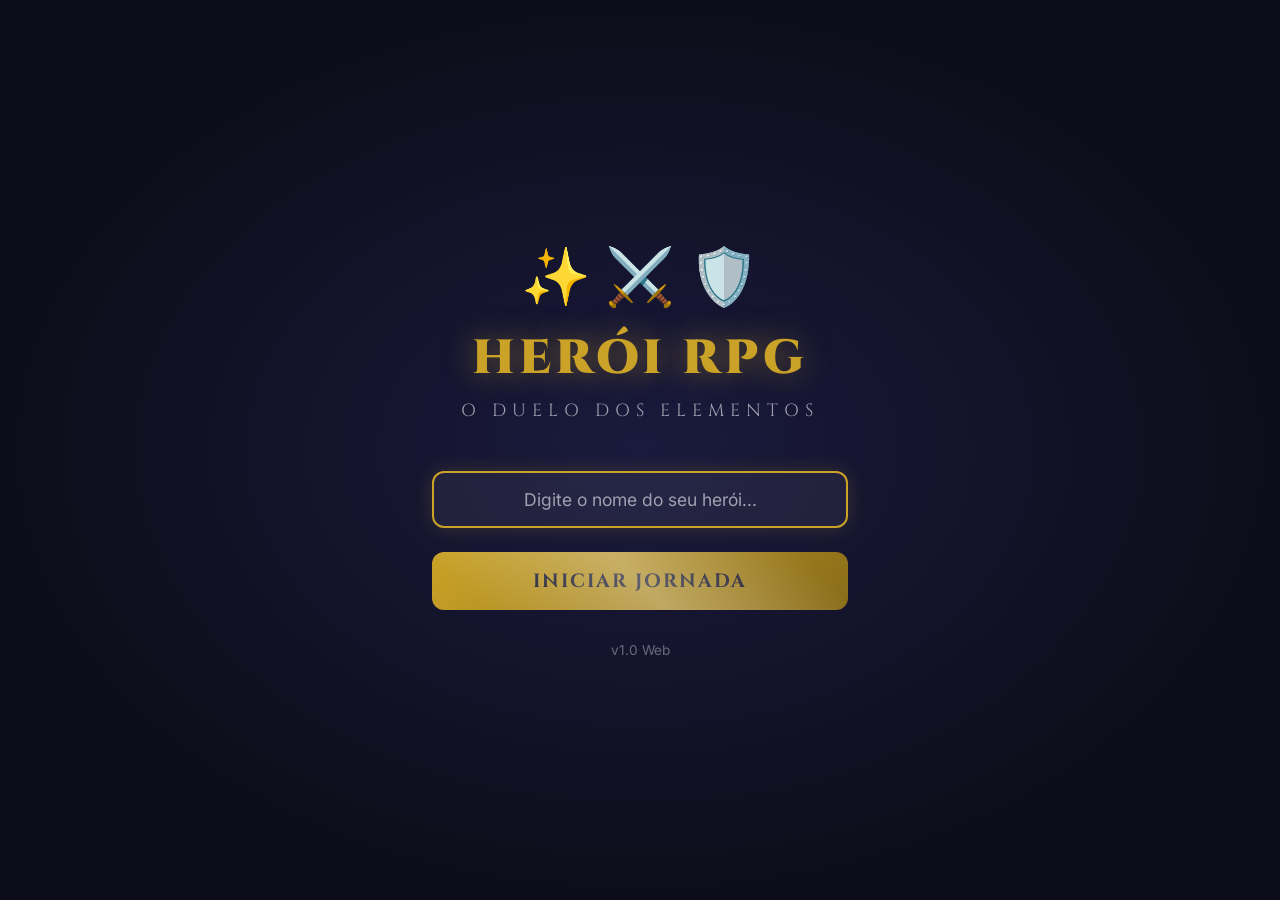
==== index.html @ 32439c44 "definitive fixed to update page" ====
<!DOCTYPE html>
<html lang="pt-BR">
<head>
  <meta charset="UTF-8">
  <meta name="viewport" content="width=device-width, initial-scale=1.0">
  <title>Herói RPG — O Duelo dos Elementos</title>
  <link rel="stylesheet" href="css/main.css">
  <link rel="stylesheet" href="css/animacoes.css">
  <link rel="stylesheet" href="css/painel.css">
  <link href="https://fonts.googleapis.com/css2?family=Cinzel:wght@400;700;900&family=Inter:wght@300;400;600&display=swap" rel="stylesheet">
</head>
<body>
  <div class="bg-particles" id="particles"></div>

  <!-- TELA DE LOGIN -->
  <section class="tela tela-login ativa" id="tela-login">
    <div class="login-container">
      <div class="emblema">✨ ⚔️ 🛡️</div>
      <h1 class="titulo-principal">HERÓI RPG</h1>
      <p class="subtitulo">O Duelo dos Elementos</p>
      <div class="login-form">
        <input type="text" id="input-nome" placeholder="Digite o nome do seu herói..." maxlength="20">
        <button class="btn-epico" id="btn-iniciar">
          <span class="btn-texto">Iniciar Jornada</span>
          <span class="btn-brilho"></span>
        </button>
      </div>
      <p class="versao">v1.0 Web</p>
    </div>
  </section>

  <!-- TELA PRINCIPAL DO JOGO -->
  <section class="tela tela-jogo" id="tela-jogo">
    <!-- Painel Superior: Status do Herói -->
    <header class="painel-status">
      <div class="status-esquerda">
        <div class="avatar-heroi" id="avatar-heroi">🧙‍♂️</div>
        <div class="info-heroi">
          <h2 class="nome-heroi" id="nome-heroi">Herói</h2>
          <div class="nivel-badge" id="nivel-badge">🟤 Ferro</div>
        </div>
      </div>
      <div class="status-centro">
        <div class="barra-xp-container">
          <div class="barra-xp-label">
            <span>XP</span>
            <span id="xp-texto">0 / 1000</span>
          </div>
          <div class="barra-xp-fundo">
            <div class="barra-xp-preenchimento" id="barra-xp" style="width: 0%"></div>
          </div>
        </div>
      </div>
      <div class="status-direita">
        <div class="stat-item">
          <span class="stat-icone">🏆</span>
          <span class="stat-valor" id="stat-vitorias">0</span>
        </div>
        <div class="stat-item">
          <span class="stat-icone">💀</span>
          <span class="stat-valor" id="stat-derrotas">0</span>
        </div>
        <div class="stat-item">
          <span class="stat-icone">🤝</span>
          <span class="stat-valor" id="stat-empates">0</span>
        </div>
      </div>
    </header>

    <!-- Área de Combate -->
    <main class="arena-combate">
      <!-- Lado do Herói -->
      <div class="lado-combate lado-heroi">
        <div class="cartao-combatente" id="cartao-heroi">
          <div class="combatente-nome" id="combatente-nome-heroi">Seu Herói</div>
          <div class="combatente-icone" id="icone-heroi">🧙‍♂️</div>
          <div class="combatente-item" id="item-heroi">?</div>
        </div>
      </div>

      <!-- VS -->
      <div class="vs-divisor">
        <span class="vs-texto">VS</span>
        <div class="vs-raio"></div>
      </div>

      <!-- Lado do Inimigo -->
      <div class="lado-combate lado-inimigo">
        <div class="cartao-combatente" id="cartao-inimigo">
          <div class="combatente-nome" id="combatente-nome-inimigo">Computador</div>
          <div class="combatente-icone" id="icone-inimigo">👹</div>
          <div class="combatente-item" id="item-inimigo">?</div>
        </div>
      </div>
    </main>

    <!-- Resultado do Combate -->
    <div class="area-resultado" id="area-resultado">
      <div class="resultado-texto" id="resultado-texto">Escolha seu item para duelar!</div>
      <div class="resultado-xp" id="resultado-xp"></div>
    </div>

    <!-- Botões de Ação -->
    <nav class="botoes-acao">
      <button class="btn-item" data-item="1" id="btn-varinha">
        <span class="item-emoji">✨</span>
        <span class="item-nome">Varinha Mágica</span>
        <span class="item-dica">Vence Escudo</span>
      </button>
      <button class="btn-item" data-item="2" id="btn-espada">
        <span class="item-emoji">⚔️</span>
        <span class="item-nome">Espada</span>
        <span class="item-dica">Vence Varinha</span>
      </button>
      <button class="btn-item" data-item="3" id="btn-escudo">
        <span class="item-emoji">🛡️</span>
        <span class="item-nome">Escudo</span>
        <span class="item-dica">Vence Espada</span>
      </button>
    </nav>

    <!-- Rodapé -->
    <footer class="rodape-jogo">
      <button class="btn-secundario" id="btn-status">📊 Ver Status Completo</button>
      <button class="btn-secundario" id="btn-sair">🚪 Sair</button>
    </footer>
  </section>

  <!-- MODAL DE STATUS -->
  <div class="modal-overlay" id="modal-status">
    <div class="modal-conteudo">
      <button class="modal-fechar" id="modal-fechar">✕</button>
      <h2 class="modal-titulo">📊 Status do Herói</h2>
      <div class="modal-corpo" id="modal-corpo"></div>
    </div>
  </div>

  <!-- NOTIFICAÇÃO LEVEL UP -->
  <div class="notificacao-levelup" id="notificacao-levelup">
    <div class="levelup-brilho">⭐</div>
    <div class="levelup-texto">
      <div class="levelup-titulo">LEVEL UP!</div>
      <div class="levelup-nivel" id="levelup-nivel">Ferro → Bronze</div>
    </div>
  </div>

  <script src="js/heroi.js"></script>
  <script src="js/jogo.js"></script>
  <script src="js/ui.js"></script>
  <script src="js/app.js"></script>
</body>
</html>
---- css/main.css ----
/* ============================================
   HERÓI RPG — Tema Principal
   Estilo: RPG Medieval / Dark Fantasy
   ============================================ */

:root {
  --cor-fundo: #0d0d1a;
  --cor-fundo-card: #1a1a2e;
  --cor-fundo-card-hover: #252540;
  --cor-primaria: #c9a227;
  --cor-primaria-clara: #f0d878;
  --cor-primaria-escura: #8a6d1a;
  --cor-acento: #e74c3c;
  --cor-sucesso: #2ecc71;
  --cor-texto: #e8e8e8;
  --cor-texto-secundario: #a0a0b0;
  --cor-borda: #2a2a4a;
  --cor-borda-dourada: #c9a227;
  --sombra-dourada: 0 0 20px rgba(201, 162, 39, 0.3);
  --sombra-card: 0 8px 32px rgba(0, 0, 0, 0.4);
  --fonte-titulo: 'Cinzel', serif;
  --fonte-corpo: 'Inter', sans-serif;
  --transicao-padrao: all 0.3s cubic-bezier(0.4, 0, 0.2, 1);
}

* {
  margin: 0;
  padding: 0;
  box-sizing: border-box;
}

body {
  font-family: var(--fonte-corpo);
  background: var(--cor-fundo);
  color: var(--cor-texto);
  min-height: 100vh;
  overflow-x: hidden;
  position: relative;
}

/* Partículas de fundo */
.bg-particles {
  position: fixed;
  top: 0;
  left: 0;
  width: 100%;
  height: 100%;
  pointer-events: none;
  z-index: 0;
  overflow: hidden;
}

.particle {
  position: absolute;
  width: 3px;
  height: 3px;
  background: var(--cor-primaria);
  border-radius: 50%;
  opacity: 0;
  animation: flutuar 8s infinite ease-in-out;
}

@keyframes flutuar {
  0%, 100% { opacity: 0; transform: translateY(100vh) scale(0); }
  10% { opacity: 0.6; }
  90% { opacity: 0.6; }
  100% { opacity: 0; transform: translateY(-10vh) scale(1); }
}

/* ============================================
   TELAS
   ============================================ */

.tela {
  display: none;
  min-height: 100vh;
  position: relative;
  z-index: 1;
}

.tela.ativa {
  display: flex;
  flex-direction: column;
}

/* ============================================
   TELA DE LOGIN
   ============================================ */

.tela-login {
  align-items: center;
  justify-content: center;
  background: radial-gradient(ellipse at center, #1a1a3e 0%, #0d0d1a 70%);
}

.login-container {
  text-align: center;
  padding: 3rem 2rem;
  max-width: 480px;
  width: 90%;
}

.emblema {
  font-size: 3.5rem;
  margin-bottom: 1rem;
  animation: pulsar 2s infinite ease-in-out;
}

@keyframes pulsar {
  0%, 100% { transform: scale(1); }
  50% { transform: scale(1.1); }
}

.titulo-principal {
  font-family: var(--fonte-titulo);
  font-size: 3rem;
  font-weight: 900;
  color: var(--cor-primaria);
  text-shadow: 0 0 30px rgba(201, 162, 39, 0.5);
  letter-spacing: 4px;
  margin-bottom: 0.5rem;
}

.subtitulo {
  font-family: var(--fonte-titulo);
  font-size: 1.1rem;
  color: var(--cor-texto-secundario);
  letter-spacing: 6px;
  text-transform: uppercase;
  margin-bottom: 3rem;
}

.login-form {
  display: flex;
  flex-direction: column;
  gap: 1.5rem;
}

#input-nome {
  background: rgba(255, 255, 255, 0.05);
  border: 2px solid var(--cor-borda);
  border-radius: 12px;
  padding: 1rem 1.5rem;
  color: var(--cor-texto);
  font-size: 1.1rem;
  font-family: var(--fonte-corpo);
  text-align: center;
  transition: var(--transicao-padrao);
  outline: none;
}

#input-nome:focus {
  border-color: var(--cor-primaria);
  box-shadow: 0 0 20px rgba(201, 162, 39, 0.2);
}

#input-nome::placeholder {
  color: var(--cor-texto-secundario);
}

/* Botão Épico */
.btn-epico {
  position: relative;
  background: linear-gradient(135deg, var(--cor-primaria) 0%, var(--cor-primaria-escura) 100%);
  border: none;
  border-radius: 12px;
  padding: 1rem 2rem;
  color: #1a1a2e;
  font-family: var(--fonte-titulo);
  font-size: 1.2rem;
  font-weight: 700;
  letter-spacing: 2px;
  cursor: pointer;
  overflow: hidden;
  transition: var(--transicao-padrao);
  text-transform: uppercase;
}

.btn-epico:hover {
  transform: translateY(-2px);
  box-shadow: var(--sombra-dourada);
}

.btn-epico:active {
  transform: translateY(0);
}

.btn-brilho {
  position: absolute;
  top: -50%;
  left: -50%;
  width: 200%;
  height: 200%;
  background: linear-gradient(
    45deg,
    transparent 30%,
    rgba(255, 255, 255, 0.3) 50%,
    transparent 70%
  );
  animation: brilho 3s infinite;
}

@keyframes brilho {
  0% { transform: translateX(-100%) rotate(45deg); }
  100% { transform: translateX(100%) rotate(45deg); }
}

.versao {
  margin-top: 2rem;
  color: var(--cor-texto-secundario);
  font-size: 0.85rem;
  opacity: 0.6;
}

/* ============================================
   TELA DO JOGO — Painel de Status
   ============================================ */

.painel-status {
  display: flex;
  align-items: center;
  justify-content: space-between;
  padding: 1rem 2rem;
  background: linear-gradient(180deg, rgba(26, 26, 46, 0.95) 0%, rgba(13, 13, 26, 0.9) 100%);
  border-bottom: 2px solid var(--cor-borda-dourada);
  backdrop-filter: blur(10px);
  position: sticky;
  top: 0;
  z-index: 10;
  gap: 1.5rem;
  flex-wrap: wrap;
}

.status-esquerda {
  display: flex;
  align-items: center;
  gap: 1rem;
}

.avatar-heroi {
  width: 50px;
  height: 50px;
  border-radius: 50%;
  background: linear-gradient(135deg, var(--cor-primaria), var(--cor-primaria-escura));
  display: flex;
  align-items: center;
  justify-content: center;
  font-size: 1.8rem;
  border: 2px solid var(--cor-primaria-clara);
  box-shadow: var(--sombra-dourada);
}

.info-heroi {
  display: flex;
  flex-direction: column;
  gap: 0.25rem;
}

.nome-heroi {
  font-family: var(--fonte-titulo);
  font-size: 1.3rem;
  color: var(--cor-primaria-clara);
  margin: 0;
}

.nivel-badge {
  display: inline-block;
  background: rgba(201, 162, 39, 0.15);
  border: 1px solid var(--cor-primaria);
  border-radius: 20px;
  padding: 0.2rem 0.8rem;
  font-size: 0.8rem;
  color: var(--cor-primaria);
  font-weight: 600;
  width: fit-content;
}

/* Barra de XP */
.status-centro {
  flex: 1;
  min-width: 200px;
  max-width: 400px;
}

.barra-xp-container {
  width: 100%;
}

.barra-xp-label {
  display: flex;
  justify-content: space-between;
  font-size: 0.8rem;
  color: var(--cor-texto-secundario);
  margin-bottom: 0.4rem;
}

.barra-xp-fundo {
  width: 100%;
  height: 10px;
  background: rgba(255, 255, 255, 0.08);
  border-radius: 5px;
  overflow: hidden;
  border: 1px solid var(--cor-borda);
}

.barra-xp-preenchimento {
  height: 100%;
  background: linear-gradient(90deg, var(--cor-primaria-escura), var(--cor-primaria), var(--cor-primaria-clara));
  border-radius: 5px;
  transition: width 0.8s cubic-bezier(0.4, 0, 0.2, 1);
  box-shadow: 0 0 10px rgba(201, 162, 39, 0.4);
}

/* Stats direita */
.status-direita {
  display: flex;
  gap: 1.2rem;
}

.stat-item {
  display: flex;
  flex-direction: column;
  align-items: center;
  gap: 0.2rem;
}

.stat-icone {
  font-size: 1.3rem;
}

.stat-valor {
  font-family: var(--fonte-titulo);
  font-size: 1.1rem;
  font-weight: 700;
  color: var(--cor-primaria-clara);
}

/* ============================================
   ARENA DE COMBATE
   ============================================ */

.arena-combate {
  display: flex;
  align-items: center;
  justify-content: center;
  gap: 2rem;
  padding: 3rem 2rem;
  flex: 1;
  min-height: 300px;
}

.lado-combate {
  flex: 1;
  display: flex;
  justify-content: center;
  max-width: 280px;
}

.cartao-combatente {
  background: var(--cor-fundo-card);
  border: 2px solid var(--cor-borda);
  border-radius: 20px;
  padding: 2rem;
  text-align: center;
  width: 100%;
  transition: var(--transicao-padrao);
  box-shadow: var(--sombra-card);
}

.cartao-combatente:hover {
  border-color: var(--cor-primaria);
  transform: translateY(-5px);
}

.combatente-nome {
  font-family: var(--fonte-titulo);
  font-size: 0.9rem;
  color: var(--cor-texto-secundario);
  margin-bottom: 1rem;
  letter-spacing: 2px;
  text-transform: uppercase;
}

.combatente-icone {
  font-size: 4rem;
  margin-bottom: 1rem;
  filter: drop-shadow(0 0 15px rgba(201, 162, 39, 0.3));
}

.combatente-item {
  font-size: 3rem;
  min-height: 60px;
  display: flex;
  align-items: center;
  justify-content: center;
  background: rgba(0, 0, 0, 0.3);
  border-radius: 12px;
  border: 1px dashed var(--cor-borda);
  color: var(--cor-texto-secundario);
  transition: var(--transicao-padrao);
}

.combatente-item.revelado {
  border-style: solid;
  border-color: var(--cor-primaria);
  background: rgba(201, 162, 39, 0.1);
  color: var(--cor-texto);
}

/* VS */
.vs-divisor {
  position: relative;
  display: flex;
  align-items: center;
  justify-content: center;
  width: 80px;
  height: 80px;
}

.vs-texto {
  font-family: var(--fonte-titulo);
  font-size: 1.8rem;
  font-weight: 900;
  color: var(--cor-primaria);
  z-index: 2;
  text-shadow: 0 0 20px rgba(201, 162, 39, 0.6);
}

.vs-raio {
  position: absolute;
  width: 100%;
  height: 100%;
  border: 2px solid var(--cor-primaria);
  border-radius: 50%;
  animation: raio-pulsar 2s infinite ease-in-out;
}

@keyframes raio-pulsar {
  0%, 100% { transform: scale(1); opacity: 0.5; }
  50% { transform: scale(1.3); opacity: 0; }
}

/* ============================================
   ÁREA DE RESULTADO
   ============================================ */

.area-resultado {
  text-align: center;
  padding: 1.5rem 2rem;
  min-height: 100px;
  display: flex;
  flex-direction: column;
  align-items: center;
  justify-content: center;
  gap: 0.5rem;
}

.resultado-texto {
  font-family: var(--fonte-titulo);
  font-size: 1.4rem;
  color: var(--cor-texto);
  text-shadow: 0 2px 10px rgba(0, 0, 0, 0.5);
}

.resultado-xp {
  font-size: 1rem;
  color: var(--cor-primaria);
  font-weight: 600;
  opacity: 0;
  transform: translateY(10px);
  transition: all 0.5s ease;
}

.resultado-xp.mostrar {
  opacity: 1;
  transform: translateY(0);
}

/* ============================================
   BOTÕES DE AÇÃO
   ============================================ */

.botoes-acao {
  display: flex;
  justify-content: center;
  gap: 1.5rem;
  padding: 1rem 2rem 2rem;
  flex-wrap: wrap;
}

.btn-item {
  background: var(--cor-fundo-card);
  border: 2px solid var(--cor-borda);
  border-radius: 16px;
  padding: 1.5rem 2rem;
  min-width: 160px;
  cursor: pointer;
  display: flex;
  flex-direction: column;
  align-items: center;
  gap: 0.5rem;
  transition: var(--transicao-padrao);
  color: var(--cor-texto);
  font-family: var(--fonte-corpo);
}

.btn-item:hover {
  border-color: var(--cor-primaria);
  background: var(--cor-fundo-card-hover);
  transform: translateY(-5px) scale(1.02);
  box-shadow: 0 10px 30px rgba(201, 162, 39, 0.2);
}

.btn-item:active {
  transform: translateY(-2px) scale(0.98);
}

.btn-item:disabled {
  opacity: 0.4;
  cursor: not-allowed;
  transform: none;
}

.item-emoji {
  font-size: 2.5rem;
}

.item-nome {
  font-family: var(--fonte-titulo);
  font-size: 1rem;
  font-weight: 700;
  color: var(--cor-primaria-clara);
}

.item-dica {
  font-size: 0.75rem;
  color: var(--cor-texto-secundario);
}

/* ============================================
   RODAPÉ
   ============================================ */

.rodape-jogo {
  display: flex;
  justify-content: center;
  gap: 1rem;
  padding: 1rem 2rem 2rem;
}

.btn-secundario {
  background: transparent;
  border: 1px solid var(--cor-borda);
  border-radius: 8px;
  padding: 0.6rem 1.2rem;
  color: var(--cor-texto-secundario);
  font-family: var(--fonte-corpo);
  font-size: 0.9rem;
  cursor: pointer;
  transition: var(--transicao-padrao);
}

.btn-secundario:hover {
  border-color: var(--cor-primaria);
  color: var(--cor-primaria);
}

/* ============================================
   RESPONSIVO
   ============================================ */

@media (max-width: 768px) {
  .titulo-principal {
    font-size: 2rem;
  }

  .painel-status {
    flex-direction: column;
    gap: 1rem;
    padding: 1rem;
  }

  .status-centro {
    width: 100%;
    max-width: none;
  }

  .arena-combate {
    flex-direction: column;
    gap: 1rem;
    padding: 2rem 1rem;
  }

  .vs-divisor {
    transform: rotate(90deg);
    margin: 0.5rem 0;
  }

  .botoes-acao {
    flex-direction: column;
    align-items: center;
  }

  .btn-item {
    width: 100%;
    max-width: 280px;
  }
}
---- css/animacoes.css ----
/* ============================================
   HERÓI RPG — Animações de Combate
   ============================================ */

/* ============================================
   ANIMAÇÕES DOS CARTÕES
   ============================================ */

/* Shake (vibração) */
@keyframes shake {
  0%, 100% { transform: translateX(0); }
  10% { transform: translateX(-8px) rotate(-2deg); }
  20% { transform: translateX(8px) rotate(2deg); }
  30% { transform: translateX(-6px) rotate(-1deg); }
  40% { transform: translateX(6px) rotate(1deg); }
  50% { transform: translateX(-4px); }
  60% { transform: translateX(4px); }
  70% { transform: translateX(-2px); }
  80% { transform: translateX(2px); }
  90% { transform: translateX(-1px); }
}

.shake {
  animation: shake 0.6s ease-in-out;
}

/* Glow dourado (vitória) */
@keyframes glow-dourado {
  0%, 100% { 
    box-shadow: 0 0 20px rgba(201, 162, 39, 0.3);
    border-color: var(--cor-primaria);
  }
  50% { 
    box-shadow: 0 0 50px rgba(201, 162, 39, 0.8), 0 0 100px rgba(201, 162, 39, 0.4);
    border-color: var(--cor-primaria-clara);
  }
}

.glow-vitoria {
  animation: glow-dourado 1s ease-in-out 3;
}

/* Glow vermelho (derrota) */
@keyframes glow-vermelho {
  0%, 100% { 
    box-shadow: 0 0 20px rgba(231, 76, 60, 0.3);
    border-color: var(--cor-acento);
  }
  50% { 
    box-shadow: 0 0 50px rgba(231, 76, 60, 0.8), 0 0 100px rgba(231, 76, 60, 0.4);
    border-color: #ff6b6b;
  }
}

.glow-derrota {
  animation: glow-vermelho 1s ease-in-out 3;
}

/* Glow azul (empate) */
@keyframes glow-azul {
  0%, 100% { 
    box-shadow: 0 0 20px rgba(100, 149, 237, 0.3);
    border-color: #6495ed;
  }
  50% { 
    box-shadow: 0 0 50px rgba(100, 149, 237, 0.8), 0 0 100px rgba(100, 149, 237, 0.4);
    border-color: #87ceeb;
  }
}

.glow-empate {
  animation: glow-azul 1s ease-in-out 3;
}

/* ============================================
   ANIMAÇÃO DE REVELAÇÃO
   ============================================ */

@keyframes flip-revelar {
  0% { transform: rotateY(0deg) scale(1); }
  50% { transform: rotateY(90deg) scale(1.1); }
  100% { transform: rotateY(0deg) scale(1); }
}

.flip-revelar {
  animation: flip-revelar 0.6s ease-in-out;
}

/* ============================================
   ANIMAÇÃO DE ATAQUE
   ============================================ */

@keyframes ataque-direita {
  0% { transform: translateX(0); }
  30% { transform: translateX(30px) scale(1.05); }
  60% { transform: translateX(-10px); }
  100% { transform: translateX(0); }
}

@keyframes ataque-esquerda {
  0% { transform: translateX(0); }
  30% { transform: translateX(-30px) scale(1.05); }
  60% { transform: translateX(10px); }
  100% { transform: translateX(0); }
}

.ataque-heroi {
  animation: ataque-direita 0.5s ease-in-out;
}

.ataque-inimigo {
  animation: ataque-esquerda 0.5s ease-in-out;
}

/* ============================================
   ANIMAÇÃO DE DANO
   ============================================ */

@keyframes dano-flash {
  0%, 100% { filter: brightness(1); }
  25% { filter: brightness(2) sepia(1) hue-rotate(-50deg) saturate(3); }
  50% { filter: brightness(1.5) sepia(1) hue-rotate(-50deg) saturate(2); }
  75% { filter: brightness(2) sepia(1) hue-rotate(-50deg) saturate(3); }
}

.dano-recebido {
  animation: dano-flash 0.4s ease-in-out;
}

/* ============================================
   ANIMAÇÃO DE PULSO (LEVEL UP)
   ============================================ */

@keyframes pulso-escala {
  0%, 100% { transform: scale(1); }
  50% { transform: scale(1.15); }
}

.pulso-escala {
  animation: pulso-escala 0.5s ease-in-out 2;
}

/* ============================================
   ANIMAÇÃO DE ENTRADA
   ============================================ */

@keyframes slide-up {
  0% { 
    opacity: 0; 
    transform: translateY(30px); 
  }
  100% { 
    opacity: 1; 
    transform: translateY(0); 
  }
}

.slide-up {
  animation: slide-up 0.5s ease-out forwards;
}

@keyframes fade-in {
  0% { opacity: 0; }
  100% { opacity: 1; }
}

.fade-in {
  animation: fade-in 0.5s ease-out forwards;
}

/* ============================================
   ANIMAÇÃO DE CONTAGEM XP
   ============================================ */

@keyframes xp-flutuar {
  0% { 
    opacity: 1; 
    transform: translateY(0) scale(1); 
  }
  100% { 
    opacity: 0; 
    transform: translateY(-40px) scale(1.3); 
  }
}

.xp-flutuar {
  position: absolute;
  color: var(--cor-primaria);
  font-family: var(--fonte-titulo);
  font-weight: 700;
  font-size: 1.5rem;
  pointer-events: none;
  animation: xp-flutuar 1.5s ease-out forwards;
  text-shadow: 0 0 10px rgba(201, 162, 39, 0.8);
}

/* ============================================
   ANIMAÇÃO DE LOADING / PROCESSANDO
   ============================================ */

@keyframes processando-pulso {
  0%, 100% { opacity: 0.4; }
  50% { opacity: 1; }
}

.processando {
  animation: processando-pulso 0.8s ease-in-out infinite;
}

/* ============================================
   ANIMAÇÃO DE STREAK
   ============================================ */

@keyframes fogo-streak {
  0%, 100% { 
    text-shadow: 0 0 10px rgba(255, 100, 0, 0.5), 0 0 20px rgba(255, 50, 0, 0.3);
  }
  50% { 
    text-shadow: 0 0 20px rgba(255, 100, 0, 0.8), 0 0 40px rgba(255, 50, 0, 0.5), 0 0 60px rgba(255, 0, 0, 0.3);
  }
}

.streak-ativo {
  animation: fogo-streak 1s ease-in-out infinite;
}
---- css/painel.css ----
/* ============================================
   HERÓI RPG — Painel, Modal e Notificações
   ============================================ */

/* ============================================
   MODAL DE STATUS
   ============================================ */

.modal-overlay {
  display: none;
  position: fixed;
  top: 0;
  left: 0;
  width: 100%;
  height: 100%;
  background: rgba(0, 0, 0, 0.8);
  backdrop-filter: blur(5px);
  z-index: 100;
  align-items: center;
  justify-content: center;
  padding: 1rem;
}

.modal-overlay.ativo {
  display: flex;
  animation: fade-in 0.3s ease-out;
}

.modal-conteudo {
  background: linear-gradient(180deg, #1a1a3e 0%, #0d0d1a 100%);
  border: 2px solid var(--cor-primaria);
  border-radius: 20px;
  padding: 2rem;
  max-width: 500px;
  width: 100%;
  position: relative;
  box-shadow: 0 0 60px rgba(201, 162, 39, 0.3), var(--sombra-card);
  animation: slide-up 0.4s ease-out;
}

.modal-fechar {
  position: absolute;
  top: 1rem;
  right: 1rem;
  background: none;
  border: none;
  color: var(--cor-texto-secundario);
  font-size: 1.5rem;
  cursor: pointer;
  width: 36px;
  height: 36px;
  border-radius: 50%;
  display: flex;
  align-items: center;
  justify-content: center;
  transition: var(--transicao-padrao);
}

.modal-fechar:hover {
  background: rgba(231, 76, 60, 0.2);
  color: var(--cor-acento);
}

.modal-titulo {
  font-family: var(--fonte-titulo);
  font-size: 1.5rem;
  color: var(--cor-primaria);
  text-align: center;
  margin-bottom: 1.5rem;
  text-shadow: 0 0 15px rgba(201, 162, 39, 0.4);
}

/* Corpo do modal */
.modal-corpo {
  display: flex;
  flex-direction: column;
  gap: 1rem;
}

.status-linha {
  display: flex;
  justify-content: space-between;
  align-items: center;
  padding: 0.8rem 1rem;
  background: rgba(255, 255, 255, 0.03);
  border-radius: 10px;
  border: 1px solid var(--cor-borda);
  transition: var(--transicao-padrao);
}

.status-linha:hover {
  background: rgba(255, 255, 255, 0.06);
  border-color: var(--cor-primaria);
}

.status-label {
  color: var(--cor-texto-secundario);
  font-size: 0.95rem;
}

.status-valor {
  font-family: var(--fonte-titulo);
  font-weight: 700;
  color: var(--cor-primaria-clara);
  font-size: 1.1rem;
}

.status-valor.destaque {
  color: var(--cor-sucesso);
  text-shadow: 0 0 10px rgba(46, 204, 113, 0.4);
}

.status-valor.negativo {
  color: var(--cor-acento);
}

/* Barra de progresso no modal */
.status-progresso {
  margin-top: 0.5rem;
}

.status-progresso-label {
  display: flex;
  justify-content: space-between;
  font-size: 0.8rem;
  color: var(--cor-texto-secundario);
  margin-bottom: 0.3rem;
}

.status-progresso-barra {
  width: 100%;
  height: 8px;
  background: rgba(255, 255, 255, 0.05);
  border-radius: 4px;
  overflow: hidden;
}

.status-progresso-preenchimento {
  height: 100%;
  background: linear-gradient(90deg, var(--cor-primaria-escura), var(--cor-primaria));
  border-radius: 4px;
  transition: width 0.8s ease;
}

/* ============================================
   NOTIFICAÇÃO LEVEL UP
   ============================================ */

.notificacao-levelup {
  display: none;
  position: fixed;
  top: 50%;
  left: 50%;
  transform: translate(-50%, -50%);
  z-index: 200;
  text-align: center;
  pointer-events: none;
}

.notificacao-levelup.ativo {
  display: flex;
  flex-direction: column;
  align-items: center;
  gap: 1rem;
  animation: levelup-entrada 0.6s ease-out, levelup-saida 0.6s ease-in 2.5s forwards;
}

@keyframes levelup-entrada {
  0% { 
    opacity: 0; 
    transform: translate(-50%, -50%) scale(0.3); 
  }
  60% { 
    opacity: 1; 
    transform: translate(-50%, -50%) scale(1.1); 
  }
  100% { 
    transform: translate(-50%, -50%) scale(1); 
  }
}

@keyframes levelup-saida {
  0% { 
    opacity: 1; 
    transform: translate(-50%, -50%) scale(1); 
  }
  100% { 
    opacity: 0; 
    transform: translate(-50%, -50%) scale(0.5); 
  }
}

.levelup-brilho {
  font-size: 5rem;
  animation: pulsar 1s ease-in-out infinite;
  filter: drop-shadow(0 0 30px rgba(201, 162, 39, 0.8));
}

.levelup-texto {
  background: linear-gradient(180deg, rgba(26, 26, 46, 0.95) 0%, rgba(13, 13, 26, 0.95) 100%);
  border: 2px solid var(--cor-primaria);
  border-radius: 16px;
  padding: 1.5rem 3rem;
  box-shadow: 0 0 60px rgba(201, 162, 39, 0.4);
}

.levelup-titulo {
  font-family: var(--fonte-titulo);
  font-size: 2rem;
  font-weight: 900;
  color: var(--cor-primaria);
  text-shadow: 0 0 20px rgba(201, 162, 39, 0.6);
  letter-spacing: 4px;
}

.levelup-nivel {
  font-family: var(--fonte-titulo);
  font-size: 1.2rem;
  color: var(--cor-primaria-clara);
  margin-top: 0.5rem;
}

/* Overlay escuro durante level up */
.notificacao-levelup.ativo::before {
  content: '';
  position: fixed;
  top: 0;
  left: 0;
  width: 100%;
  height: 100%;
  background: rgba(0, 0, 0, 0.6);
  z-index: -1;
}

/* ============================================
   TOAST / NOTIFICAÇÕES RÁPIDAS
   ============================================ */

.toast-container {
  position: fixed;
  top: 1rem;
  right: 1rem;
  z-index: 150;
  display: flex;
  flex-direction: column;
  gap: 0.5rem;
}

.toast {
  background: var(--cor-fundo-card);
  border: 1px solid var(--cor-borda);
  border-radius: 10px;
  padding: 1rem 1.5rem;
  color: var(--cor-texto);
  font-size: 0.95rem;
  box-shadow: var(--sombra-card);
  animation: toast-entrada 0.4s ease-out, toast-saida 0.4s ease-in 3s forwards;
  max-width: 320px;
}

.toast.sucesso {
  border-color: var(--cor-sucesso);
  border-left: 4px solid var(--cor-sucesso);
}

.toast.erro {
  border-color: var(--cor-acento);
  border-left: 4px solid var(--cor-acento);
}

.toast.info {
  border-color: var(--cor-primaria);
  border-left: 4px solid var(--cor-primaria);
}

@keyframes toast-entrada {
  0% { 
    opacity: 0; 
    transform: translateX(100px); 
  }
  100% { 
    opacity: 1; 
    transform: translateX(0); 
  }
}

@keyframes toast-saida {
  0% { 
    opacity: 1; 
    transform: translateX(0); 
  }
  100% { 
    opacity: 0; 
    transform: translateX(100px); 
  }
}

/* ============================================
   INDICADOR DE STREAK
   ============================================ */

.streak-indicator {
  display: none;
  align-items: center;
  gap: 0.5rem;
  background: linear-gradient(135deg, rgba(231, 76, 60, 0.2), rgba(255, 100, 0, 0.2));
  border: 1px solid rgba(231, 76, 60, 0.5);
  border-radius: 20px;
  padding: 0.4rem 1rem;
  font-family: var(--fonte-titulo);
  font-size: 0.85rem;
  color: #ff8c00;
  animation: fogo-streak 1s ease-in-out infinite;
}

.streak-indicator.ativo {
  display: flex;
}

.streak-fogo {
  font-size: 1.2rem;
}

.streak-texto {
  font-weight: 700;
}
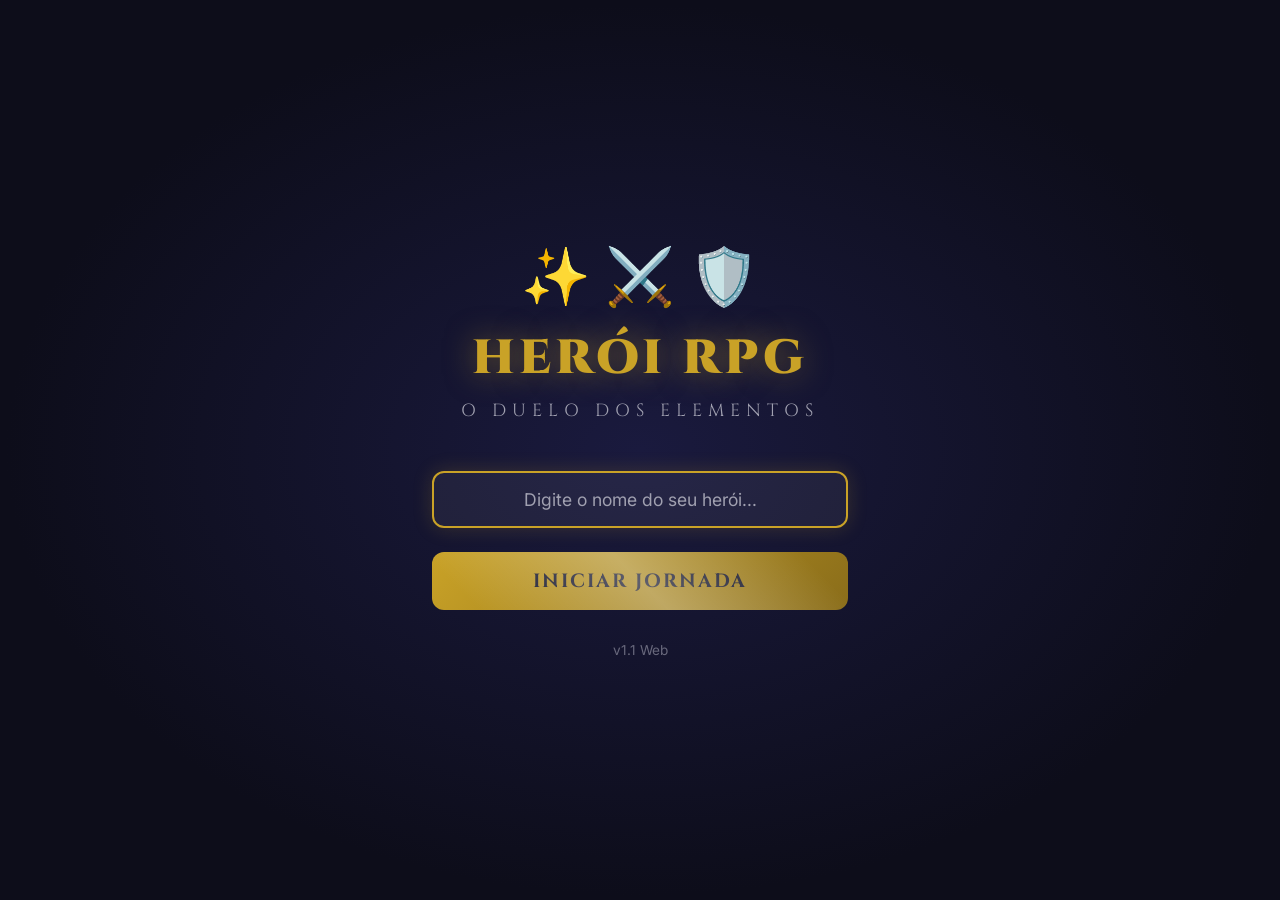
==== commit 05d1746e: "🎮 v1.1 - localStorage, modal responsivo e reiniciar progresso - Salva progresso automaticamente no l" ====
--- a/index.html
+++ b/index.html
@@ -2,7 +2,7 @@
 <html lang="pt-BR">
 <head>
   <meta charset="UTF-8">
-  <meta name="viewport" content="width=device-width, initial-scale=1.0">
+  <meta name="viewport" content="width=device-width, initial-scale=1.0, maximum-scale=1.0, user-scalable=no">
   <title>Herói RPG — O Duelo dos Elementos</title>
   <link rel="stylesheet" href="css/main.css">
   <link rel="stylesheet" href="css/animacoes.css">
@@ -25,7 +25,7 @@
           <span class="btn-brilho"></span>
         </button>
       </div>
-      <p class="versao">v1.0 Web</p>
+      <p class="versao">v1.1 Web</p>
     </div>
   </section>
 
@@ -132,6 +132,9 @@
       <button class="modal-fechar" id="modal-fechar">✕</button>
       <h2 class="modal-titulo">📊 Status do Herói</h2>
       <div class="modal-corpo" id="modal-corpo"></div>
+      <div class="modal-acoes">
+        <button class="btn-perigo" id="btn-reiniciar">🔄 Reiniciar Progresso</button>
+      </div>
     </div>
   </div>
 
--- a/css/painel.css
+++ b/css/painel.css
@@ -13,12 +13,14 @@
   left: 0;
   width: 100%;
   height: 100%;
-  background: rgba(0, 0, 0, 0.8);
-  backdrop-filter: blur(5px);
+  background: rgba(0, 0, 0, 0.85);
+  backdrop-filter: blur(8px);
   z-index: 100;
   align-items: center;
   justify-content: center;
   padding: 1rem;
+  overflow-y: auto;
+  -webkit-overflow-scrolling: touch;
 }
 
 .modal-overlay.ativo {
@@ -30,30 +32,53 @@
   background: linear-gradient(180deg, #1a1a3e 0%, #0d0d1a 100%);
   border: 2px solid var(--cor-primaria);
   border-radius: 20px;
-  padding: 2rem;
-  max-width: 500px;
+  padding: 1.5rem;
+  max-width: 480px;
   width: 100%;
+  max-height: 85vh;
+  overflow-y: auto;
   position: relative;
   box-shadow: 0 0 60px rgba(201, 162, 39, 0.3), var(--sombra-card);
   animation: slide-up 0.4s ease-out;
+  -webkit-overflow-scrolling: touch;
+}
+
+/* Scrollbar customizada do modal */
+.modal-conteudo::-webkit-scrollbar {
+  width: 6px;
+}
+
+.modal-conteudo::-webkit-scrollbar-track {
+  background: rgba(255, 255, 255, 0.03);
+  border-radius: 3px;
+}
+
+.modal-conteudo::-webkit-scrollbar-thumb {
+  background: var(--cor-primaria-escura);
+  border-radius: 3px;
+}
+
+.modal-conteudo::-webkit-scrollbar-thumb:hover {
+  background: var(--cor-primaria);
 }
 
 .modal-fechar {
   position: absolute;
-  top: 1rem;
-  right: 1rem;
+  top: 0.8rem;
+  right: 0.8rem;
   background: none;
   border: none;
   color: var(--cor-texto-secundario);
-  font-size: 1.5rem;
+  font-size: 1.3rem;
   cursor: pointer;
-  width: 36px;
-  height: 36px;
+  width: 32px;
+  height: 32px;
   border-radius: 50%;
   display: flex;
   align-items: center;
   justify-content: center;
   transition: var(--transicao-padrao);
+  z-index: 2;
 }
 
 .modal-fechar:hover {
@@ -63,25 +88,26 @@
 
 .modal-titulo {
   font-family: var(--fonte-titulo);
-  font-size: 1.5rem;
+  font-size: 1.3rem;
   color: var(--cor-primaria);
   text-align: center;
-  margin-bottom: 1.5rem;
+  margin-bottom: 1.2rem;
   text-shadow: 0 0 15px rgba(201, 162, 39, 0.4);
+  padding-right: 2rem;
 }
 
 /* Corpo do modal */
 .modal-corpo {
   display: flex;
   flex-direction: column;
-  gap: 1rem;
+  gap: 0.7rem;
 }
 
 .status-linha {
   display: flex;
   justify-content: space-between;
   align-items: center;
-  padding: 0.8rem 1rem;
+  padding: 0.7rem 0.9rem;
   background: rgba(255, 255, 255, 0.03);
   border-radius: 10px;
   border: 1px solid var(--cor-borda);
@@ -95,14 +121,17 @@
 
 .status-label {
   color: var(--cor-texto-secundario);
-  font-size: 0.95rem;
+  font-size: 0.9rem;
+  display: flex;
+  align-items: center;
+  gap: 0.5rem;
 }
 
 .status-valor {
   font-family: var(--fonte-titulo);
   font-weight: 700;
   color: var(--cor-primaria-clara);
-  font-size: 1.1rem;
+  font-size: 1rem;
 }
 
 .status-valor.destaque {
@@ -116,13 +145,14 @@
 
 /* Barra de progresso no modal */
 .status-progresso {
-  margin-top: 0.5rem;
+  margin-top: 0.4rem;
+  padding: 0 0.2rem;
 }
 
 .status-progresso-label {
   display: flex;
   justify-content: space-between;
-  font-size: 0.8rem;
+  font-size: 0.75rem;
   color: var(--cor-texto-secundario);
   margin-bottom: 0.3rem;
 }
@@ -140,6 +170,42 @@
   background: linear-gradient(90deg, var(--cor-primaria-escura), var(--cor-primaria));
   border-radius: 4px;
   transition: width 0.8s ease;
+}
+
+/* Ações do modal */
+.modal-acoes {
+  margin-top: 1.2rem;
+  padding-top: 1rem;
+  border-top: 1px solid var(--cor-borda);
+  display: flex;
+  justify-content: center;
+}
+
+/* Botão de reiniciar */
+.btn-perigo {
+  background: linear-gradient(135deg, rgba(231, 76, 60, 0.2), rgba(192, 57, 43, 0.2));
+  border: 1px solid var(--cor-acento);
+  border-radius: 10px;
+  padding: 0.7rem 1.5rem;
+  color: #ff6b6b;
+  font-family: var(--fonte-corpo);
+  font-size: 0.9rem;
+  font-weight: 600;
+  cursor: pointer;
+  transition: var(--transicao-padrao);
+  display: flex;
+  align-items: center;
+  gap: 0.5rem;
+}
+
+.btn-perigo:hover {
+  background: linear-gradient(135deg, rgba(231, 76, 60, 0.4), rgba(192, 57, 43, 0.4));
+  transform: translateY(-2px);
+  box-shadow: 0 5px 20px rgba(231, 76, 60, 0.3);
+}
+
+.btn-perigo:active {
+  transform: translateY(0);
 }
 
 /* ============================================
@@ -191,7 +257,7 @@
 }
 
 .levelup-brilho {
-  font-size: 5rem;
+  font-size: 4rem;
   animation: pulsar 1s ease-in-out infinite;
   filter: drop-shadow(0 0 30px rgba(201, 162, 39, 0.8));
 }
@@ -200,13 +266,13 @@
   background: linear-gradient(180deg, rgba(26, 26, 46, 0.95) 0%, rgba(13, 13, 26, 0.95) 100%);
   border: 2px solid var(--cor-primaria);
   border-radius: 16px;
-  padding: 1.5rem 3rem;
+  padding: 1.2rem 2rem;
   box-shadow: 0 0 60px rgba(201, 162, 39, 0.4);
 }
 
 .levelup-titulo {
   font-family: var(--fonte-titulo);
-  font-size: 2rem;
+  font-size: 1.6rem;
   font-weight: 900;
   color: var(--cor-primaria);
   text-shadow: 0 0 20px rgba(201, 162, 39, 0.6);
@@ -215,9 +281,9 @@
 
 .levelup-nivel {
   font-family: var(--fonte-titulo);
-  font-size: 1.2rem;
+  font-size: 1rem;
   color: var(--cor-primaria-clara);
-  margin-top: 0.5rem;
+  margin-top: 0.4rem;
 }
 
 /* Overlay escuro durante level up */
@@ -324,3 +390,50 @@
 .streak-texto {
   font-weight: 700;
 }
+
+/* ============================================
+   RESPONSIVO DO MODAL
+   ============================================ */
+
+@media (max-width: 480px) {
+  .modal-overlay {
+    padding: 0.5rem;
+    align-items: flex-start;
+    padding-top: 2rem;
+  }
+
+  .modal-conteudo {
+    max-height: 90vh;
+    padding: 1.2rem 1rem;
+    border-radius: 16px;
+  }
+
+  .modal-titulo {
+    font-size: 1.1rem;
+    margin-bottom: 1rem;
+  }
+
+  .status-linha {
+    padding: 0.6rem 0.7rem;
+  }
+
+  .status-label {
+    font-size: 0.85rem;
+  }
+
+  .status-valor {
+    font-size: 0.95rem;
+  }
+
+  .levelup-brilho {
+    font-size: 3rem;
+  }
+
+  .levelup-titulo {
+    font-size: 1.3rem;
+  }
+
+  .levelup-nivel {
+    font-size: 0.9rem;
+  }
+}
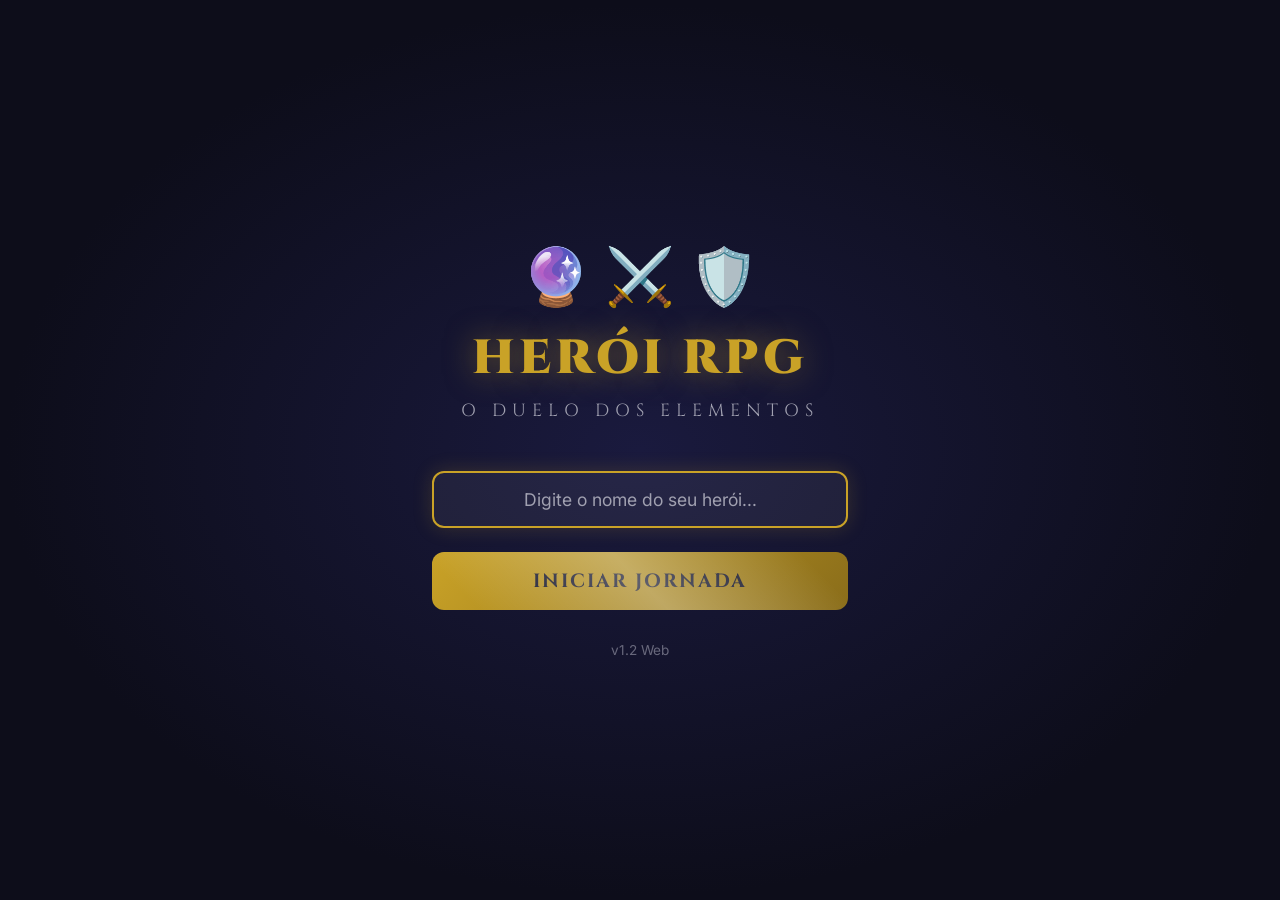
==== commit d587701c: "🔮 v1.2.1 - Renomeia Varinha Mágica para Orbe Místico - Atualiza regras: Orbe vence Escudo, Espada ve" ====
--- a/index.html
+++ b/index.html
@@ -15,7 +15,7 @@
   <!-- TELA DE LOGIN -->
   <section class="tela tela-login ativa" id="tela-login">
     <div class="login-container">
-      <div class="emblema">✨ ⚔️ 🛡️</div>
+      <div class="emblema">🔮 ⚔️ 🛡️</div>
       <h1 class="titulo-principal">HERÓI RPG</h1>
       <p class="subtitulo">O Duelo dos Elementos</p>
       <div class="login-form">
@@ -25,7 +25,7 @@
           <span class="btn-brilho"></span>
         </button>
       </div>
-      <p class="versao">v1.1 Web</p>
+      <p class="versao">v1.2 Web</p>
     </div>
   </section>
 
@@ -102,15 +102,15 @@
 
     <!-- Botões de Ação -->
     <nav class="botoes-acao">
-      <button class="btn-item" data-item="1" id="btn-varinha">
-        <span class="item-emoji">✨</span>
-        <span class="item-nome">Varinha Mágica</span>
+      <button class="btn-item" data-item="1" id="btn-orbe">
+        <span class="item-emoji">🔮</span>
+        <span class="item-nome">Orbe Místico</span>
         <span class="item-dica">Vence Escudo</span>
       </button>
       <button class="btn-item" data-item="2" id="btn-espada">
         <span class="item-emoji">⚔️</span>
         <span class="item-nome">Espada</span>
-        <span class="item-dica">Vence Varinha</span>
+        <span class="item-dica">Vence Orbe</span>
       </button>
       <button class="btn-item" data-item="3" id="btn-escudo">
         <span class="item-emoji">🛡️</span>
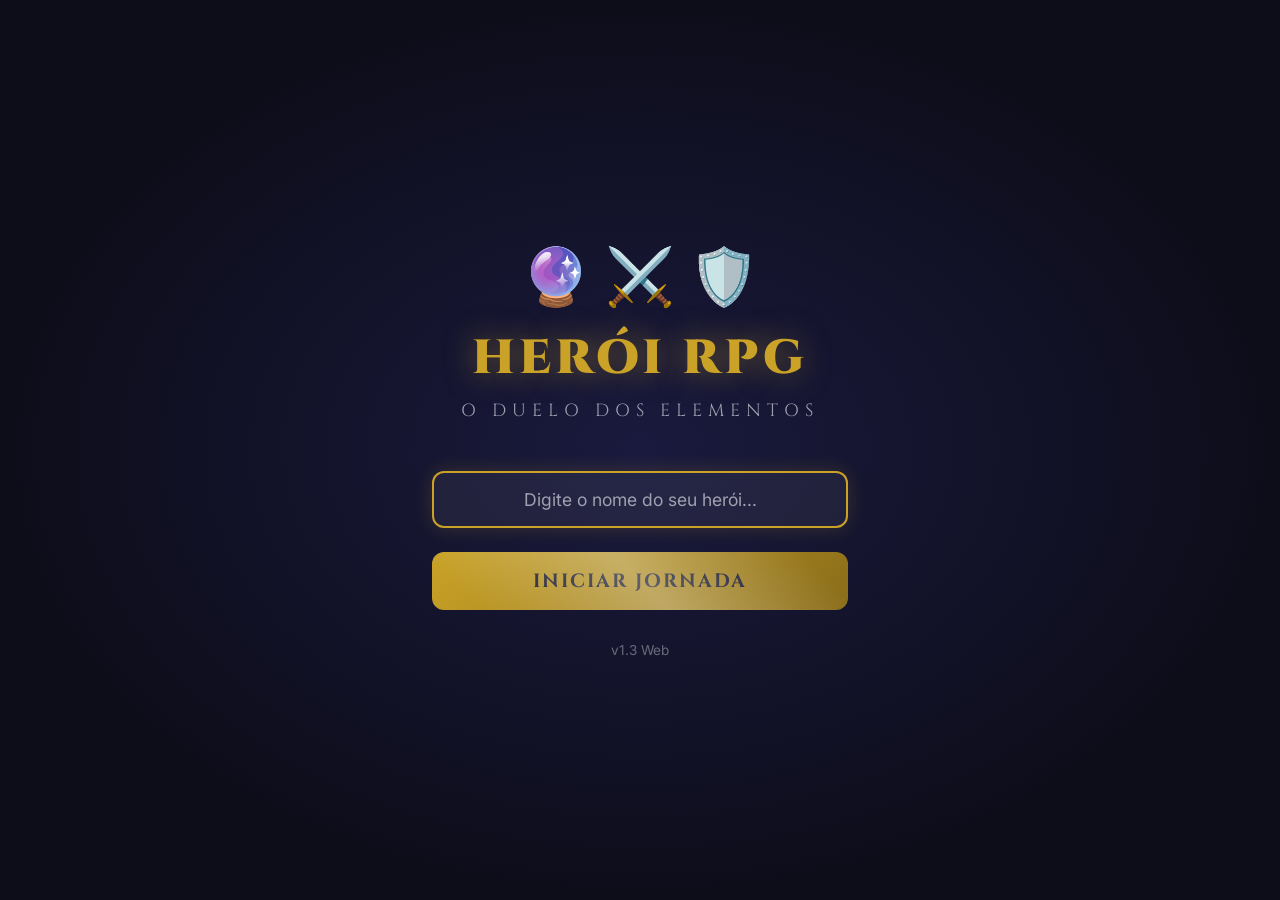
==== commit a52b54e7: "🐉 v1.3 - Chefões Especiais & Dificuldade Progressiva - Adiciona sistema de chefões (a cada 5 vitória" ====
--- a/index.html
+++ b/index.html
@@ -25,7 +25,7 @@
           <span class="btn-brilho"></span>
         </button>
       </div>
-      <p class="versao">v1.2 Web</p>
+      <p class="versao">v1.3 Web</p>
     </div>
   </section>
 
@@ -67,6 +67,17 @@
       </div>
     </header>
 
+    <!-- Barra de Chefão -->
+    <div class="barra-chefao-container" id="barra-chefao-container">
+      <div class="barra-chefao-label">
+        <span>🐉 Próximo Chefão</span>
+        <span id="chefao-contador">0 / 5 vitórias</span>
+      </div>
+      <div class="barra-chefao-fundo">
+        <div class="barra-chefao-preenchimento" id="barra-chefao" style="width: 0%"></div>
+      </div>
+    </div>
+
     <!-- Área de Combate -->
     <main class="arena-combate">
       <!-- Lado do Herói -->
@@ -80,7 +91,7 @@
 
       <!-- VS -->
       <div class="vs-divisor">
-        <span class="vs-texto">VS</span>
+        <span class="vs-texto" id="vs-texto">VS</span>
         <div class="vs-raio"></div>
       </div>
 
@@ -138,12 +149,12 @@
     </div>
   </div>
 
-  <!-- NOTIFICAÇÃO LEVEL UP -->
+  <!-- NOTIFICAÇÃO LEVEL UP / CONQUISTA / CHEFÃO -->
   <div class="notificacao-levelup" id="notificacao-levelup">
-    <div class="levelup-brilho">⭐</div>
+    <div class="levelup-brilho" id="notif-icone">⭐</div>
     <div class="levelup-texto">
-      <div class="levelup-titulo">LEVEL UP!</div>
-      <div class="levelup-nivel" id="levelup-nivel">Ferro → Bronze</div>
+      <div class="levelup-titulo" id="notif-titulo">LEVEL UP!</div>
+      <div class="levelup-nivel" id="notif-mensagem">Você alcançou o nível Ferro!</div>
     </div>
   </div>
 
--- a/css/painel.css
+++ b/css/painel.css
@@ -1,6 +1,54 @@
 /* ============================================
-   HERÓI RPG — Painel, Modal e Notificações
-   ============================================ */
+   HERÓI RPG — Painel, Modal, Notificações e Barra de Chefão
+   ============================================ */
+
+/* ============================================
+   BARRA DE CHEFÃO
+   ============================================ */
+
+.barra-chefao-container {
+  padding: 0.6rem 2rem;
+  background: linear-gradient(180deg, rgba(26, 26, 46, 0.9) 0%, rgba(13, 13, 26, 0.8) 100%);
+  border-bottom: 1px solid var(--cor-borda);
+}
+
+.barra-chefao-label {
+  display: flex;
+  justify-content: space-between;
+  font-size: 0.75rem;
+  color: var(--cor-texto-secundario);
+  margin-bottom: 0.3rem;
+  font-family: var(--fonte-titulo);
+  letter-spacing: 1px;
+}
+
+.barra-chefao-fundo {
+  width: 100%;
+  height: 8px;
+  background: rgba(255, 255, 255, 0.05);
+  border-radius: 4px;
+  overflow: hidden;
+  border: 1px solid var(--cor-borda);
+}
+
+.barra-chefao-preenchimento {
+  height: 100%;
+  background: linear-gradient(90deg, #8a1c1c, #e74c3c, #ff6b6b);
+  border-radius: 4px;
+  transition: width 0.6s cubic-bezier(0.4, 0, 0.2, 1);
+  box-shadow: 0 0 10px rgba(231, 76, 60, 0.4);
+}
+
+.barra-chefao-container.chefao-ativo {
+  background: linear-gradient(180deg, rgba(60, 20, 20, 0.9) 0%, rgba(30, 10, 10, 0.8) 100%);
+  border-bottom: 1px solid rgba(231, 76, 60, 0.5);
+  animation: pulsar-chefao 2s ease-in-out infinite;
+}
+
+@keyframes pulsar-chefao {
+  0%, 100% { box-shadow: inset 0 0 20px rgba(231, 76, 60, 0.1); }
+  50% { box-shadow: inset 0 0 40px rgba(231, 76, 60, 0.3); }
+}
 
 /* ============================================
    MODAL DE STATUS
@@ -43,7 +91,6 @@
   -webkit-overflow-scrolling: touch;
 }
 
-/* Scrollbar customizada do modal */
 .modal-conteudo::-webkit-scrollbar {
   width: 6px;
 }
@@ -209,7 +256,7 @@
 }
 
 /* ============================================
-   NOTIFICAÇÃO LEVEL UP
+   NOTIFICAÇÃO GENÉRICA (Level Up / Conquista / Chefão)
    ============================================ */
 
 .notificacao-levelup {
@@ -232,28 +279,14 @@
 }
 
 @keyframes levelup-entrada {
-  0% { 
-    opacity: 0; 
-    transform: translate(-50%, -50%) scale(0.3); 
-  }
-  60% { 
-    opacity: 1; 
-    transform: translate(-50%, -50%) scale(1.1); 
-  }
-  100% { 
-    transform: translate(-50%, -50%) scale(1); 
-  }
+  0% { opacity: 0; transform: translate(-50%, -50%) scale(0.3); }
+  60% { opacity: 1; transform: translate(-50%, -50%) scale(1.1); }
+  100% { transform: translate(-50%, -50%) scale(1); }
 }
 
 @keyframes levelup-saida {
-  0% { 
-    opacity: 1; 
-    transform: translate(-50%, -50%) scale(1); 
-  }
-  100% { 
-    opacity: 0; 
-    transform: translate(-50%, -50%) scale(0.5); 
-  }
+  0% { opacity: 1; transform: translate(-50%, -50%) scale(1); }
+  100% { opacity: 0; transform: translate(-50%, -50%) scale(0.5); }
 }
 
 .levelup-brilho {
@@ -286,7 +319,7 @@
   margin-top: 0.4rem;
 }
 
-/* Overlay escuro durante level up */
+/* Overlay escuro durante notificação */
 .notificacao-levelup.ativo::before {
   content: '';
   position: fixed;
@@ -340,25 +373,13 @@
 }
 
 @keyframes toast-entrada {
-  0% { 
-    opacity: 0; 
-    transform: translateX(100px); 
-  }
-  100% { 
-    opacity: 1; 
-    transform: translateX(0); 
-  }
+  0% { opacity: 0; transform: translateX(100px); }
+  100% { opacity: 1; transform: translateX(0); }
 }
 
 @keyframes toast-saida {
-  0% { 
-    opacity: 1; 
-    transform: translateX(0); 
-  }
-  100% { 
-    opacity: 0; 
-    transform: translateX(100px); 
-  }
+  0% { opacity: 1; transform: translateX(0); }
+  100% { opacity: 0; transform: translateX(100px); }
 }
 
 /* ============================================
@@ -392,7 +413,7 @@
 }
 
 /* ============================================
-   RESPONSIVO DO MODAL
+   RESPONSIVO DO MODAL E BARRA DE CHEFÃO
    ============================================ */
 
 @media (max-width: 480px) {
@@ -436,4 +457,8 @@
   .levelup-nivel {
     font-size: 0.9rem;
   }
-}
+
+  .barra-chefao-container {
+    padding: 0.5rem 1rem;
+  }
+}
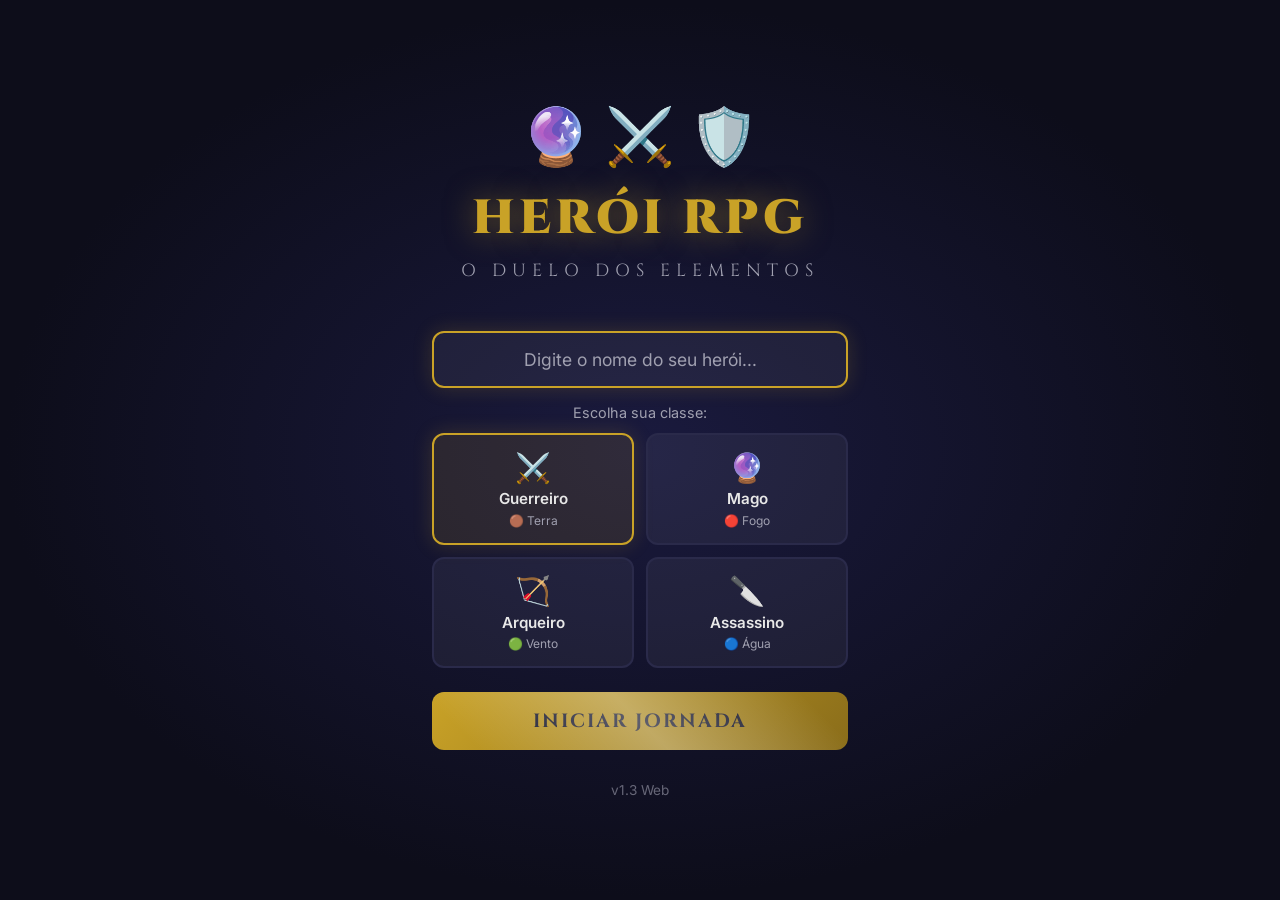
==== commit 4d3d5d20: "feat: adiciona personalização de herói (Fase 1 do roadmap) - Novo sistema de classes: Guerreiro, Mag" ====
--- a/index.html
+++ b/index.html
@@ -20,6 +20,31 @@
       <p class="subtitulo">O Duelo dos Elementos</p>
       <div class="login-form">
         <input type="text" id="input-nome" placeholder="Digite o nome do seu herói..." maxlength="20">
+
+        <p class="label-classe">Escolha sua classe:</p>
+        <div class="grade-classes" id="grade-classes">
+          <button class="card-classe selecionada" data-classe="guerreiro">
+            <span class="card-classe-icone">⚔️</span>
+            <span class="card-classe-nome">Guerreiro</span>
+            <span class="card-classe-elemento">🟤 Terra</span>
+          </button>
+          <button class="card-classe" data-classe="mago">
+            <span class="card-classe-icone">🔮</span>
+            <span class="card-classe-nome">Mago</span>
+            <span class="card-classe-elemento">🔴 Fogo</span>
+          </button>
+          <button class="card-classe" data-classe="arqueiro">
+            <span class="card-classe-icone">🏹</span>
+            <span class="card-classe-nome">Arqueiro</span>
+            <span class="card-classe-elemento">🟢 Vento</span>
+          </button>
+          <button class="card-classe" data-classe="assassino">
+            <span class="card-classe-icone">🔪</span>
+            <span class="card-classe-nome">Assassino</span>
+            <span class="card-classe-elemento">🔵 Água</span>
+          </button>
+        </div>
+
         <button class="btn-epico" id="btn-iniciar">
           <span class="btn-texto">Iniciar Jornada</span>
           <span class="btn-brilho"></span>
@@ -158,6 +183,7 @@
     </div>
   </div>
 
+  <script src="js/sound.js"></script>
   <script src="js/heroi.js"></script>
   <script src="js/jogo.js"></script>
   <script src="js/ui.js"></script>
--- a/css/main.css
+++ b/css/main.css
@@ -158,6 +158,60 @@
   color: var(--cor-texto-secundario);
 }
 
+/* Seleção de Classe */
+.label-classe {
+  color: var(--cor-texto-secundario);
+  font-size: 0.9rem;
+  text-align: center;
+  margin: -0.5rem 0 -0.75rem;
+}
+
+.grade-classes {
+  display: grid;
+  grid-template-columns: repeat(2, 1fr);
+  gap: 0.75rem;
+}
+
+.card-classe {
+  background: rgba(255, 255, 255, 0.05);
+  border: 2px solid var(--cor-borda);
+  border-radius: 12px;
+  padding: 0.9rem 0.5rem;
+  display: flex;
+  flex-direction: column;
+  align-items: center;
+  gap: 0.3rem;
+  cursor: pointer;
+  transition: var(--transicao-padrao);
+  font-family: var(--fonte-corpo);
+}
+
+.card-classe:hover {
+  border-color: var(--cor-primaria);
+  transform: translateY(-3px);
+}
+
+.card-classe.selecionada {
+  border-color: var(--cor-primaria);
+  background: rgba(201, 162, 39, 0.12);
+  box-shadow: 0 0 20px rgba(201, 162, 39, 0.2);
+}
+
+.card-classe-icone {
+  font-size: 1.8rem;
+}
+
+.card-classe-nome {
+  color: var(--cor-texto);
+  font-weight: 600;
+  font-size: 0.95rem;
+}
+
+.card-classe-elemento {
+  color: var(--cor-texto-secundario);
+  font-size: 0.75rem;
+}
+
 /* Botão Épico */
 .btn-epico {
   position: relative;
